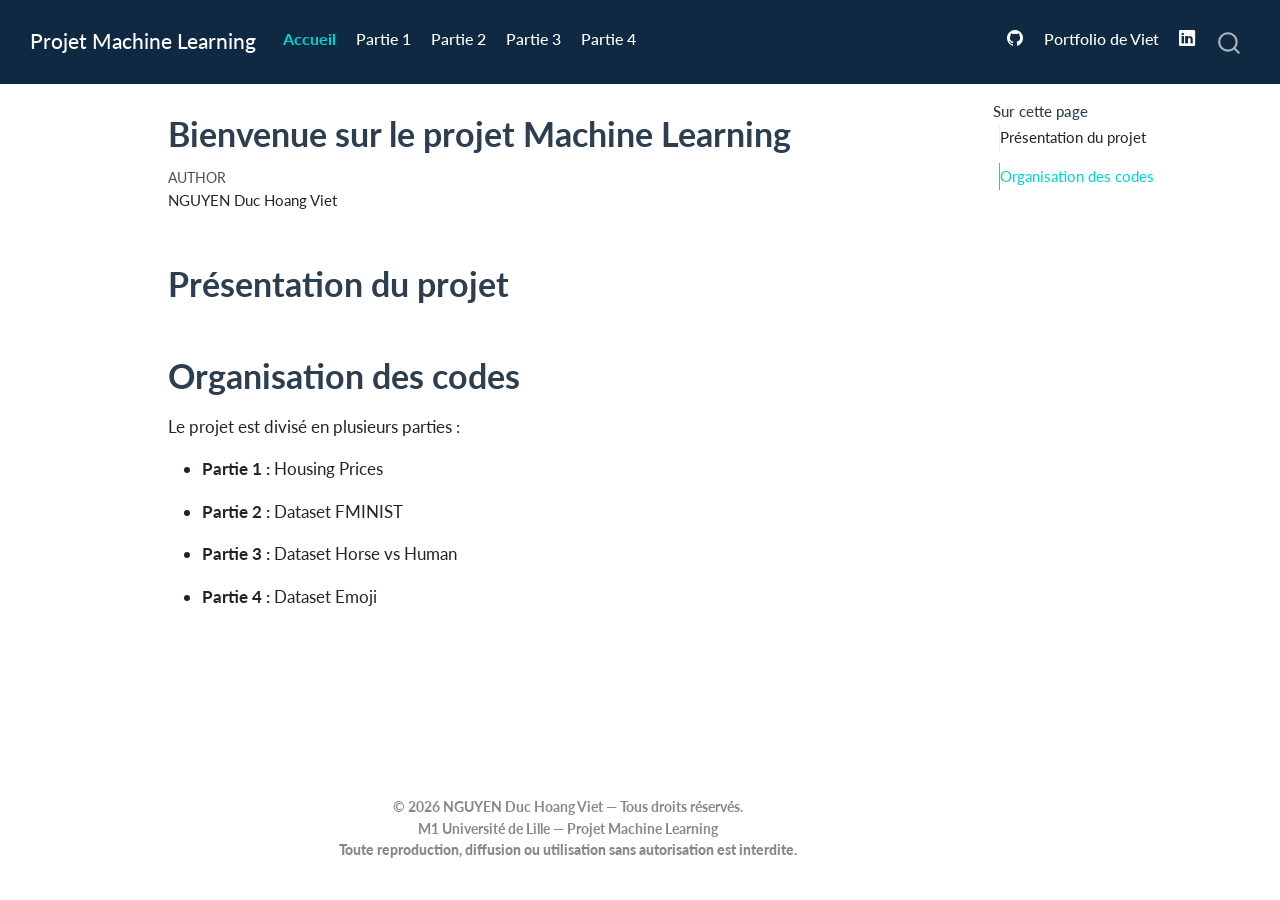
==== docs/index.html @ 4863d0c3 "add file" ====
<!DOCTYPE html>
<html xmlns="http://www.w3.org/1999/xhtml" lang="en" xml:lang="en"><head>

<meta charset="utf-8">
<meta name="generator" content="quarto-1.9.38">

<meta name="viewport" content="width=device-width, initial-scale=1.0, user-scalable=yes">

<meta name="author" content="NGUYEN Duc Hoang Viet">

<title>Bienvenue sur le projet Machine Learning – Projet Machine Learning</title>
<style>
/* Default styles provided by pandoc.
** See https://pandoc.org/MANUAL.html#variables-for-html for config info.
*/
code{white-space: pre-wrap;}
span.smallcaps{font-variant: small-caps;}
div.columns{display: flex; gap: min(4vw, 1.5em);}
div.column{flex: auto; overflow-x: auto;}
div.hanging-indent{margin-left: 1.5em; text-indent: -1.5em;}
ul.task-list{list-style: none;}
ul.task-list li input[type="checkbox"] {
  width: 0.8em;
  margin: 0 0.8em 0.2em -1em; /* quarto-specific, see https://github.com/quarto-dev/quarto-cli/issues/4556 */ 
  vertical-align: middle;
}
</style>


<script src="site_libs/quarto-nav/quarto-nav.js"></script>
<script src="site_libs/quarto-nav/headroom.min.js"></script>
<script src="site_libs/clipboard/clipboard.min.js"></script>
<script src="site_libs/quarto-search/autocomplete.umd.js"></script>
<script src="site_libs/quarto-search/fuse.min.js"></script>
<script src="site_libs/quarto-search/quarto-search.js"></script>
<meta name="quarto:offset" content="./">
<script src="site_libs/quarto-html/quarto.js" type="module"></script>
<script src="site_libs/quarto-html/tabsets/tabsets.js" type="module"></script>
<script src="site_libs/quarto-html/popper.min.js"></script>
<script src="site_libs/quarto-html/tippy.umd.min.js"></script>
<script src="site_libs/quarto-html/anchor.min.js"></script>
<link href="site_libs/quarto-html/tippy.css" rel="stylesheet">
<link href="site_libs/quarto-html/quarto-syntax-highlighting-15634bcf2e68342d4ad2dfa704d543f6.css" rel="stylesheet" id="quarto-text-highlighting-styles">
<script src="site_libs/bootstrap/bootstrap.min.js"></script>
<link href="site_libs/bootstrap/bootstrap-icons.css" rel="stylesheet">
<link href="site_libs/bootstrap/bootstrap-d5d12a2c1b219e8f9ae2db285f6b22c7.min.css" rel="stylesheet" append-hash="true" id="quarto-bootstrap" data-mode="light">
<script id="quarto-search-options" type="application/json">{
  "location": "navbar",
  "copy-button": false,
  "collapse-after": 3,
  "panel-placement": "end",
  "type": "overlay",
  "limit": 50,
  "keyboard-shortcut": [
    "f",
    "/",
    "s"
  ],
  "show-item-context": false,
  "language": {
    "search-no-results-text": "No results",
    "search-matching-documents-text": "matching documents",
    "search-copy-link-title": "Copy link to search",
    "search-hide-matches-text": "Hide additional matches",
    "search-more-match-text": "more match in this document",
    "search-more-matches-text": "more matches in this document",
    "search-clear-button-title": "Clear",
    "search-text-placeholder": "",
    "search-detached-cancel-button-title": "Cancel",
    "search-submit-button-title": "Submit",
    "search-label": "Search"
  }
}</script>


<link rel="stylesheet" href="custom.css">
</head>

<body class="nav-fixed quarto-light">

<div id="quarto-search-results"></div>
  <header id="quarto-header" class="headroom fixed-top">
    <nav class="navbar navbar-expand-lg " data-bs-theme="dark">
      <div class="navbar-container container-fluid">
      <div class="navbar-brand-container mx-auto">
    <a class="navbar-brand" href="./index.html">
    <span class="navbar-title">Projet Machine Learning</span>
    </a>
  </div>
            <div id="quarto-search" class="" title="Search"></div>
          <button class="navbar-toggler" type="button" data-bs-toggle="collapse" data-bs-target="#navbarCollapse" aria-controls="navbarCollapse" role="menu" aria-expanded="false" aria-label="Toggle navigation" onclick="if (window.quartoToggleHeadroom) { window.quartoToggleHeadroom(); }">
  <span class="navbar-toggler-icon"></span>
</button>
          <div class="collapse navbar-collapse" id="navbarCollapse">
            <ul class="navbar-nav navbar-nav-scroll me-auto">
  <li class="nav-item">
    <a class="nav-link active" href="./index.html" aria-current="page"> 
<span class="menu-text">Accueil</span></a>
  </li>  
  <li class="nav-item">
    <a class="nav-link" href="./Part1.html"> 
<span class="menu-text">Partie 1</span></a>
  </li>  
  <li class="nav-item">
    <a class="nav-link" href="./Part2.html"> 
<span class="menu-text">Partie 2</span></a>
  </li>  
  <li class="nav-item">
    <a class="nav-link" href="./Part3.qmd"> 
<span class="menu-text">Partie 3</span></a>
  </li>  
  <li class="nav-item">
    <a class="nav-link" href="./Part4.qmd"> 
<span class="menu-text">Partie 4</span></a>
  </li>  
</ul>
            <ul class="navbar-nav navbar-nav-scroll ms-auto">
  <li class="nav-item compact">
    <a class="nav-link" href="https://github.com/ndhviet/Machine_Learning_Deep_Learning"> <i class="bi bi-github" role="img">
</i> 
<span class="menu-text"></span></a>
  </li>  
  <li class="nav-item">
    <a class="nav-link" href="https://ndhviet.github.io/"> 
<span class="menu-text">Portfolio de Viet</span></a>
  </li>  
  <li class="nav-item compact">
    <a class="nav-link" href="https://www.linkedin.com/in/hoang-viet1810/?isSelfProfile=false"> <i class="bi bi-linkedin" role="img" aria-label="LinkedIn">
</i> 
<span class="menu-text"></span></a>
  </li>  
</ul>
          </div> <!-- /navcollapse -->
            <div class="quarto-navbar-tools">
</div>
      </div> <!-- /container-fluid -->
    </nav>
</header>
<!-- content -->
<div id="quarto-content" class="quarto-container page-columns page-rows-contents page-layout-article page-navbar">
<!-- sidebar -->
<!-- margin-sidebar -->
    <div id="quarto-margin-sidebar" class="sidebar margin-sidebar">
        <nav id="TOC" role="doc-toc" class="toc-active">
    <h2 id="toc-title">Sur cette page</h2>
   
  <ul>
  <li><a href="#présentation-du-projet" id="toc-présentation-du-projet" class="nav-link active" data-scroll-target="#présentation-du-projet">Présentation du projet</a></li>
  <li><a href="#organisation-des-codes" id="toc-organisation-des-codes" class="nav-link" data-scroll-target="#organisation-des-codes">Organisation des codes</a></li>
  </ul>
</nav>
    </div>
<!-- main -->
<main class="content" id="quarto-document-content">

<header id="title-block-header" class="quarto-title-block default">
<div class="quarto-title">
<h1 class="title">Bienvenue sur le projet Machine Learning</h1>
</div>



<div class="quarto-title-meta">

    <div>
    <div class="quarto-title-meta-heading">Author</div>
    <div class="quarto-title-meta-contents">
             <p>NGUYEN Duc Hoang Viet </p>
          </div>
  </div>
    
  
    
  </div>
  


</header>


<section id="présentation-du-projet" class="level1">
<h1>Présentation du projet</h1>
</section>
<section id="organisation-des-codes" class="level1">
<h1>Organisation des codes</h1>
<p>Le projet est divisé en plusieurs parties :</p>
<ul>
<li><p><strong>Partie 1 :</strong> Housing Prices</p></li>
<li><p><strong>Partie 2 :</strong> Dataset FMINIST</p></li>
<li><p><strong>Partie 3 :</strong> Dataset Horse vs Human</p></li>
<li><p><strong>Partie 4 :</strong> Dataset Emoji</p></li>
</ul>


</section>

</main> <!-- /main -->
<div id="preloader">
    <div class="loader-content">
        <div class="loader-center-group">
            <div class="spinner"></div> 

            <div class="loader-letter-container">
                <span class="loader-letter">V</span>
            </div>
        </div>
        
        <h2 class="loader-text">MADE BY NGUYEN DUC HOANG VIET</h2>
        <p class="loader-subtext"> PROJET Machine Leaning  </p>
    </div>
</div>

<script>
    // Giữ nguyên đoạn script
    window.addEventListener('load', function () {
        const preloader = document.getElementById('preloader');
        setTimeout(function() {
            preloader.classList.add('fade-out');
        }, 350); //1200
    });
</script>
<div style="text-align:center; font-size:0.85em; color:#888; padding:25px;">
  <strong>© 2026 NGUYEN Duc Hoang Viet — Tous droits réservés.</strong><br>
  <strong>M1 Université de Lille — Projet Machine Learning <strong><br>
  Toute reproduction, diffusion ou utilisation sans autorisation est interdite.
</strong></strong></div><strong><strong>
<script id="quarto-html-after-body" type="application/javascript">
  window.document.addEventListener("DOMContentLoaded", function (event) {
    const icon = "";
    const anchorJS = new window.AnchorJS();
    anchorJS.options = {
      placement: 'right',
      icon: icon
    };
    anchorJS.add('.anchored');
    const isCodeAnnotation = (el) => {
      for (const clz of el.classList) {
        if (clz.startsWith('code-annotation-')) {                     
          return true;
        }
      }
      return false;
    }
    const onCopySuccess = function(e) {
      // button target
      const button = e.trigger;
      // don't keep focus
      button.blur();
      // flash "checked"
      button.classList.add('code-copy-button-checked');
      var currentTitle = button.getAttribute("title");
      button.setAttribute("title", "Copied!");
      let tooltip;
      if (window.bootstrap) {
        button.setAttribute("data-bs-toggle", "tooltip");
        button.setAttribute("data-bs-placement", "left");
        button.setAttribute("data-bs-title", "Copied!");
        tooltip = new bootstrap.Tooltip(button, 
          { trigger: "manual", 
            customClass: "code-copy-button-tooltip",
            offset: [0, -8]});
        tooltip.show();    
      }
      setTimeout(function() {
        if (tooltip) {
          tooltip.hide();
          button.removeAttribute("data-bs-title");
          button.removeAttribute("data-bs-toggle");
          button.removeAttribute("data-bs-placement");
        }
        button.setAttribute("title", currentTitle);
        button.classList.remove('code-copy-button-checked');
      }, 1000);
      // clear code selection
      e.clearSelection();
    }
    const getTextToCopy = function(trigger) {
      const outerScaffold = trigger.parentElement.cloneNode(true);
      const codeEl = outerScaffold.querySelector('code');
      for (const childEl of codeEl.children) {
        if (isCodeAnnotation(childEl)) {
          childEl.remove();
        }
      }
      return codeEl.innerText;
    }
    const clipboard = new window.ClipboardJS('.code-copy-button:not([data-in-quarto-modal])', {
      text: getTextToCopy
    });
    clipboard.on('success', onCopySuccess);
    if (window.document.getElementById('quarto-embedded-source-code-modal')) {
      const clipboardModal = new window.ClipboardJS('.code-copy-button[data-in-quarto-modal]', {
        text: getTextToCopy,
        container: window.document.getElementById('quarto-embedded-source-code-modal')
      });
      clipboardModal.on('success', onCopySuccess);
    }
      var localhostRegex = new RegExp(/^(?:http|https):\/\/localhost\:?[0-9]*\//);
      var mailtoRegex = new RegExp(/^mailto:/);
        var filterRegex = new RegExp('/' + window.location.host + '/');
      var isInternal = (href) => {
          return filterRegex.test(href) || localhostRegex.test(href) || mailtoRegex.test(href);
      }
      // Inspect non-navigation links and adorn them if external
     var links = window.document.querySelectorAll('a[href]:not(.nav-link):not(.navbar-brand):not(.toc-action):not(.sidebar-link):not(.sidebar-item-toggle):not(.pagination-link):not(.no-external):not([aria-hidden]):not(.dropdown-item):not(.quarto-navigation-tool):not(.about-link)');
      for (var i=0; i<links.length; i++) {
        const link = links[i];
        if (!isInternal(link.href)) {
          // undo the damage that might have been done by quarto-nav.js in the case of
          // links that we want to consider external
          if (link.dataset.originalHref !== undefined) {
            link.href = link.dataset.originalHref;
          }
        }
      }
    function tippyHover(el, contentFn, onTriggerFn, onUntriggerFn) {
      const config = {
        allowHTML: true,
        maxWidth: 500,
        delay: 100,
        arrow: false,
        appendTo: function(el) {
            return el.parentElement;
        },
        interactive: true,
        interactiveBorder: 10,
        theme: 'quarto',
        placement: 'bottom-start',
      };
      if (contentFn) {
        config.content = contentFn;
      }
      if (onTriggerFn) {
        config.onTrigger = onTriggerFn;
      }
      if (onUntriggerFn) {
        config.onUntrigger = onUntriggerFn;
      }
      window.tippy(el, config); 
    }
    const noterefs = window.document.querySelectorAll('a[role="doc-noteref"]');
    for (var i=0; i<noterefs.length; i++) {
      const ref = noterefs[i];
      tippyHover(ref, function() {
        // use id or data attribute instead here
        let href = ref.getAttribute('data-footnote-href') || ref.getAttribute('href');
        try { href = new URL(href).hash; } catch {}
        const id = href.replace(/^#\/?/, "");
        const note = window.document.getElementById(id);
        if (note) {
          return note.innerHTML;
        } else {
          return "";
        }
      });
    }
    const xrefs = window.document.querySelectorAll('a.quarto-xref');
    const processXRef = (id, note) => {
      // Strip column container classes
      const stripColumnClz = (el) => {
        el.classList.remove("page-full", "page-columns");
        if (el.children) {
          for (const child of el.children) {
            stripColumnClz(child);
          }
        }
      }
      stripColumnClz(note)
      if (id === null || id.startsWith('sec-')) {
        // Special case sections, only their first couple elements
        const container = document.createElement("div");
        if (note.children && note.children.length > 2) {
          container.appendChild(note.children[0].cloneNode(true));
          for (let i = 1; i < note.children.length; i++) {
            const child = note.children[i];
            if (child.tagName === "P" && child.innerText === "") {
              continue;
            } else {
              container.appendChild(child.cloneNode(true));
              break;
            }
          }
          if (window.Quarto?.typesetMath) {
            window.Quarto.typesetMath(container);
          }
          return container.innerHTML
        } else {
          if (window.Quarto?.typesetMath) {
            window.Quarto.typesetMath(note);
          }
          return note.innerHTML;
        }
      } else {
        // Remove any anchor links if they are present
        const anchorLink = note.querySelector('a.anchorjs-link');
        if (anchorLink) {
          anchorLink.remove();
        }
        if (window.Quarto?.typesetMath) {
          window.Quarto.typesetMath(note);
        }
        if (note.classList.contains("callout")) {
          return note.outerHTML;
        } else {
          return note.innerHTML;
        }
      }
    }
    for (var i=0; i<xrefs.length; i++) {
      const xref = xrefs[i];
      tippyHover(xref, undefined, function(instance) {
        instance.disable();
        let url = xref.getAttribute('href');
        let hash = undefined; 
        if (url.startsWith('#')) {
          hash = url;
        } else {
          try { hash = new URL(url).hash; } catch {}
        }
        if (hash) {
          const id = hash.replace(/^#\/?/, "");
          const note = window.document.getElementById(id);
          if (note !== null) {
            try {
              const html = processXRef(id, note.cloneNode(true));
              instance.setContent(html);
            } finally {
              instance.enable();
              instance.show();
            }
          } else {
            // See if we can fetch this
            fetch(url.split('#')[0])
            .then(res => res.text())
            .then(html => {
              const parser = new DOMParser();
              const htmlDoc = parser.parseFromString(html, "text/html");
              const note = htmlDoc.getElementById(id);
              if (note !== null) {
                const html = processXRef(id, note);
                instance.setContent(html);
              } 
            }).finally(() => {
              instance.enable();
              instance.show();
            });
          }
        } else {
          // See if we can fetch a full url (with no hash to target)
          // This is a special case and we should probably do some content thinning / targeting
          fetch(url)
          .then(res => res.text())
          .then(html => {
            const parser = new DOMParser();
            const htmlDoc = parser.parseFromString(html, "text/html");
            const note = htmlDoc.querySelector('main.content');
            if (note !== null) {
              // This should only happen for chapter cross references
              // (since there is no id in the URL)
              // remove the first header
              if (note.children.length > 0 && note.children[0].tagName === "HEADER") {
                note.children[0].remove();
              }
              const html = processXRef(null, note);
              instance.setContent(html);
            } 
          }).finally(() => {
            instance.enable();
            instance.show();
          });
        }
      }, function(instance) {
      });
    }
        let selectedAnnoteEl;
        const selectorForAnnotation = ( cell, annotation) => {
          let cellAttr = 'data-code-cell="' + cell + '"';
          let lineAttr = 'data-code-annotation="' +  annotation + '"';
          const selector = 'span[' + cellAttr + '][' + lineAttr + ']';
          return selector;
        }
        const selectCodeLines = (annoteEl) => {
          const doc = window.document;
          const targetCell = annoteEl.getAttribute("data-target-cell");
          const targetAnnotation = annoteEl.getAttribute("data-target-annotation");
          const annoteSpan = window.document.querySelector(selectorForAnnotation(targetCell, targetAnnotation));
          const lines = annoteSpan.getAttribute("data-code-lines").split(",");
          const lineIds = lines.map((line) => {
            return targetCell + "-" + line;
          })
          let top = null;
          let height = null;
          let parent = null;
          if (lineIds.length > 0) {
              //compute the position of the single el (top and bottom and make a div)
              const el = window.document.getElementById(lineIds[0]);
              top = el.offsetTop;
              height = el.offsetHeight;
              parent = el.parentElement.parentElement;
            if (lineIds.length > 1) {
              const lastEl = window.document.getElementById(lineIds[lineIds.length - 1]);
              const bottom = lastEl.offsetTop + lastEl.offsetHeight;
              height = bottom - top;
            }
            if (top !== null && height !== null && parent !== null) {
              // cook up a div (if necessary) and position it 
              let div = window.document.getElementById("code-annotation-line-highlight");
              if (div === null) {
                div = window.document.createElement("div");
                div.setAttribute("id", "code-annotation-line-highlight");
                div.style.position = 'absolute';
                parent.appendChild(div);
              }
              div.style.top = top - 2 + "px";
              div.style.height = height + 4 + "px";
              div.style.left = 0;
              let gutterDiv = window.document.getElementById("code-annotation-line-highlight-gutter");
              if (gutterDiv === null) {
                gutterDiv = window.document.createElement("div");
                gutterDiv.setAttribute("id", "code-annotation-line-highlight-gutter");
                gutterDiv.style.position = 'absolute';
                const codeCell = window.document.getElementById(targetCell);
                const gutter = codeCell.querySelector('.code-annotation-gutter');
                gutter.appendChild(gutterDiv);
              }
              gutterDiv.style.top = top - 2 + "px";
              gutterDiv.style.height = height + 4 + "px";
            }
            selectedAnnoteEl = annoteEl;
          }
        };
        const unselectCodeLines = () => {
          const elementsIds = ["code-annotation-line-highlight", "code-annotation-line-highlight-gutter"];
          elementsIds.forEach((elId) => {
            const div = window.document.getElementById(elId);
            if (div) {
              div.remove();
            }
          });
          selectedAnnoteEl = undefined;
        };
          // Handle positioning of the toggle
      window.addEventListener(
        "resize",
        throttle(() => {
          elRect = undefined;
          if (selectedAnnoteEl) {
            selectCodeLines(selectedAnnoteEl);
          }
        }, 10)
      );
      function throttle(fn, ms) {
      let throttle = false;
      let timer;
        return (...args) => {
          if(!throttle) { // first call gets through
              fn.apply(this, args);
              throttle = true;
          } else { // all the others get throttled
              if(timer) clearTimeout(timer); // cancel #2
              timer = setTimeout(() => {
                fn.apply(this, args);
                timer = throttle = false;
              }, ms);
          }
        };
      }
        // Attach click handler to the DT
        const annoteDls = window.document.querySelectorAll('dt[data-target-cell]');
        for (const annoteDlNode of annoteDls) {
          annoteDlNode.addEventListener('click', (event) => {
            const clickedEl = event.target;
            if (clickedEl !== selectedAnnoteEl) {
              unselectCodeLines();
              const activeEl = window.document.querySelector('dt[data-target-cell].code-annotation-active');
              if (activeEl) {
                activeEl.classList.remove('code-annotation-active');
              }
              selectCodeLines(clickedEl);
              clickedEl.classList.add('code-annotation-active');
            } else {
              // Unselect the line
              unselectCodeLines();
              clickedEl.classList.remove('code-annotation-active');
            }
          });
        }
    const findCites = (el) => {
      const parentEl = el.parentElement;
      if (parentEl) {
        const cites = parentEl.dataset.cites;
        if (cites) {
          return {
            el,
            cites: cites.split(' ')
          };
        } else {
          return findCites(el.parentElement)
        }
      } else {
        return undefined;
      }
    };
    var bibliorefs = window.document.querySelectorAll('a[role="doc-biblioref"]');
    for (var i=0; i<bibliorefs.length; i++) {
      const ref = bibliorefs[i];
      const citeInfo = findCites(ref);
      if (citeInfo) {
        tippyHover(citeInfo.el, function() {
          var popup = window.document.createElement('div');
          citeInfo.cites.forEach(function(cite) {
            var citeDiv = window.document.createElement('div');
            citeDiv.classList.add('hanging-indent');
            citeDiv.classList.add('csl-entry');
            var biblioDiv = window.document.getElementById('ref-' + cite);
            if (biblioDiv) {
              citeDiv.innerHTML = biblioDiv.innerHTML;
            }
            popup.appendChild(citeDiv);
          });
          return popup.innerHTML;
        });
      }
    }
  });
  </script>
</strong></strong></div><strong><strong> <!-- /content -->




</strong></strong></body></html>
---- docs/site_libs/quarto-html/tippy.css ----
.tippy-box[data-animation=fade][data-state=hidden]{opacity:0}[data-tippy-root]{max-width:calc(100vw - 10px)}.tippy-box{position:relative;background-color:#333;color:#fff;border-radius:4px;font-size:14px;line-height:1.4;white-space:normal;outline:0;transition-property:transform,visibility,opacity}.tippy-box[data-placement^=top]>.tippy-arrow{bottom:0}.tippy-box[data-placement^=top]>.tippy-arrow:before{bottom:-7px;left:0;border-width:8px 8px 0;border-top-color:initial;transform-origin:center top}.tippy-box[data-placement^=bottom]>.tippy-arrow{top:0}.tippy-box[data-placement^=bottom]>.tippy-arrow:before{top:-7px;left:0;border-width:0 8px 8px;border-bottom-color:initial;transform-origin:center bottom}.tippy-box[data-placement^=left]>.tippy-arrow{right:0}.tippy-box[data-placement^=left]>.tippy-arrow:before{border-width:8px 0 8px 8px;border-left-color:initial;right:-7px;transform-origin:center left}.tippy-box[data-placement^=right]>.tippy-arrow{left:0}.tippy-box[data-placement^=right]>.tippy-arrow:before{left:-7px;border-width:8px 8px 8px 0;border-right-color:initial;transform-origin:center right}.tippy-box[data-inertia][data-state=visible]{transition-timing-function:cubic-bezier(.54,1.5,.38,1.11)}.tippy-arrow{width:16px;height:16px;color:#333}.tippy-arrow:before{content:"";position:absolute;border-color:transparent;border-style:solid}.tippy-content{position:relative;padding:5px 9px;z-index:1}
---- docs/site_libs/quarto-html/quarto-syntax-highlighting-15634bcf2e68342d4ad2dfa704d543f6.css ----
/* quarto syntax highlight colors */
:root {
  --quarto-hl-ot-color: #003B4F;
  --quarto-hl-at-color: #657422;
  --quarto-hl-ss-color: #20794D;
  --quarto-hl-an-color: #5E5E5E;
  --quarto-hl-fu-color: #4758AB;
  --quarto-hl-st-color: #20794D;
  --quarto-hl-cf-color: #003B4F;
  --quarto-hl-op-color: #5E5E5E;
  --quarto-hl-er-color: #AD0000;
  --quarto-hl-bn-color: #AD0000;
  --quarto-hl-al-color: #AD0000;
  --quarto-hl-va-color: #111111;
  --quarto-hl-bu-color: inherit;
  --quarto-hl-ex-color: inherit;
  --quarto-hl-pp-color: #AD0000;
  --quarto-hl-in-color: #5E5E5E;
  --quarto-hl-vs-color: #20794D;
  --quarto-hl-wa-color: #5E5E5E;
  --quarto-hl-do-color: #5E5E5E;
  --quarto-hl-im-color: #00769E;
  --quarto-hl-ch-color: #20794D;
  --quarto-hl-dt-color: #AD0000;
  --quarto-hl-fl-color: #AD0000;
  --quarto-hl-co-color: #5E5E5E;
  --quarto-hl-cv-color: #5E5E5E;
  --quarto-hl-cn-color: #8f5902;
  --quarto-hl-sc-color: #5E5E5E;
  --quarto-hl-dv-color: #AD0000;
  --quarto-hl-kw-color: #003B4F;
}

/* other quarto variables */
:root {
  --quarto-font-monospace: SFMono-Regular, Menlo, Monaco, Consolas, "Liberation Mono", "Courier New", monospace;
}

/* syntax highlight based on Pandoc's rules */
pre > code.sourceCode > span {
  color: #003B4F;
}

code.sourceCode > span {
  color: #003B4F;
}

div.sourceCode,
div.sourceCode pre.sourceCode {
  color: #003B4F;
}

/* Normal */
code span {
  color: #003B4F;
}

/* Alert */
code span.al {
  color: #AD0000;
  font-style: inherit;
}

/* Annotation */
code span.an {
  color: #5E5E5E;
  font-style: inherit;
}

/* Attribute */
code span.at {
  color: #657422;
  font-style: inherit;
}

/* BaseN */
code span.bn {
  color: #AD0000;
  font-style: inherit;
}

/* BuiltIn */
code span.bu {
  font-style: inherit;
}

/* ControlFlow */
code span.cf {
  color: #003B4F;
  font-weight: bold;
  font-style: inherit;
}

/* Char */
code span.ch {
  color: #20794D;
  font-style: inherit;
}

/* Constant */
code span.cn {
  color: #8f5902;
  font-style: inherit;
}

/* Comment */
code span.co {
  color: #5E5E5E;
  font-style: inherit;
}

/* CommentVar */
code span.cv {
  color: #5E5E5E;
  font-style: italic;
}

/* Documentation */
code span.do {
  color: #5E5E5E;
  font-style: italic;
}

/* DataType */
code span.dt {
  color: #AD0000;
  font-style: inherit;
}

/* DecVal */
code span.dv {
  color: #AD0000;
  font-style: inherit;
}

/* Error */
code span.er {
  color: #AD0000;
  font-style: inherit;
}

/* Extension */
code span.ex {
  font-style: inherit;
}

/* Float */
code span.fl {
  color: #AD0000;
  font-style: inherit;
}

/* Function */
code span.fu {
  color: #4758AB;
  font-style: inherit;
}

/* Import */
code span.im {
  color: #00769E;
  font-style: inherit;
}

/* Information */
code span.in {
  color: #5E5E5E;
  font-style: inherit;
}

/* Keyword */
code span.kw {
  color: #003B4F;
  font-weight: bold;
  font-style: inherit;
}

/* Operator */
code span.op {
  color: #5E5E5E;
  font-style: inherit;
}

/* Other */
code span.ot {
  color: #003B4F;
  font-style: inherit;
}

/* Preprocessor */
code span.pp {
  color: #AD0000;
  font-style: inherit;
}

/* SpecialChar */
code span.sc {
  color: #5E5E5E;
  font-style: inherit;
}

/* SpecialString */
code span.ss {
  color: #20794D;
  font-style: inherit;
}

/* String */
code span.st {
  color: #20794D;
  font-style: inherit;
}

/* Variable */
code span.va {
  color: #111111;
  font-style: inherit;
}

/* VerbatimString */
code span.vs {
  color: #20794D;
  font-style: inherit;
}

/* Warning */
code span.wa {
  color: #5E5E5E;
  font-style: italic;
}

.prevent-inlining {
  content: "</";
}

/*# sourceMappingURL=f23921c56f73e400b49028c9186a1aa0.css.map */
---- docs/custom.css ----
/* Màu chữ mặc định trên thanh menu */
.navbar-brand,
.navbar-nav .nav-link {
  color: #ffffff !important;
  font-weight: 500;
}

/* Mục đang active (trang đang xem) - nổi bật màu cyan */
.navbar-nav .nav-link.active {
  color: #00d2d3 !important;
  font-weight: 700;
}

/* Hiệu ứng hover cho menu */
.navbar-nav .nav-link:hover {
  color: #7efbfa !important;
}

/* Đổi màu toàn bộ các đường link trong bài viết sang màu xanh lá đồng bộ */
a {
  color: #00d2d3;
  text-decoration: none;
}
a:hover {
  color: #00d2d3;
  text-decoration: underline;
}

/* Làm mượt các tiêu đề H1, H2 (Présentation du projet...) */
h1, h2, h3 {
  color: #2c3e50;
  font-weight: 700;
  margin-top: 1.5em;
}

/* Tạo điểm nhấn cho các danh sách bullet point */
ul li {
  margin-bottom: 8px;
}

#TOC a.active,
.sidebar nav a.active,
nav.toc-active a.active,
.toc-actions a.active,
#toc-title ~ nav a.active {
  color: #00d2d3 !important;
  border-left-color: #00d2d3 !important;
}

#TOC a:hover,
.sidebar nav a:hover,
nav.toc-active a:hover {
  color: #00d2d3 !important;
}

/* Tăng khoảng cách giữa các mục trong Mục lục (TOC) bên phải */
#TOC li,
.sidebar nav li {
  margin-bottom: 12px;
}

#TOC a,
.sidebar nav a {
  display: inline-block;
  padding: 4px 0;
}




/* ==========================================
   MÀN HÌNH LOADING (PRELOADER) 
============================================= */
#preloader {
    position: fixed;
    top: 0;
    left: 0;
    width: 100%;
    height: 100vh;
    background-color: #0b0c10; /* Màu nền đen tối */
    z-index: 999999; /* Đảm bảo đè lên toàn bộ dashboard của Quarto */
    display: flex;
    justify-content: center;
    align-items: center;
    transition: opacity 0.6s ease, visibility 0.6s ease;
}

.spinner {
    position: relative;
    width: 80px;
    height: 80px;
    margin: 0 auto 25px;
    border-radius: 50%;
    
    /* Sử dụng conic-gradient để tạo dải màu xoay mượt mà chuẩn xác như ảnh logo */
    background: conic-gradient(
        #00b894, /* Xanh lục bảo */
        #00d2d3, /* Xanh cyan neon */
        #ffb800, /* Vàng hổ phách */
        #ff2a4b, /* Đỏ Crimson */
        #00b894  /* Khép góc quay lại màu xanh */
    );
    
    /* Tạo lỗ rỗng ở giữa để biến khối tròn thành một cái vòng (Spinner) */
    mask: linear-gradient(#fff 0 0) content-box, linear-gradient(#fff 0 0);
    -webkit-mask: linear-gradient(#fff 0 0) content-box, linear-gradient(#fff 0 0);
    mask-composite: exclude;
    -webkit-mask-composite: xor;
    
    padding: 3px; /* Đây chính là độ dày (thickness) của vòng spinner */
    
    /* Hiệu ứng hắt sáng nhẹ ra nền tối giống hệt trên web của bạn */
    box-shadow: 0 0 15px rgba(0, 210, 211, 0.25);
    
    /* Animation quay giật vô lăng kiểu Jarvis */
    animation: spin 1.2s cubic-bezier(0.4, 0, 0.2, 1) infinite;
}

@keyframes spin {
    to { transform: rotate(360deg); }
}
.loader-content {
    text-align: center;
}

/* Vòng xoay màu sắc gradient */


/* Tên tác giả giống style ảnh 1 */
.loader-text {
    color: #f3a683 !important;
    font-family: 'Courier New', Courier, monospace !important;
    letter-spacing: 5px !important;
    font-size: 16px !important;
    font-weight: bold;
    margin-bottom: 8px;
    text-transform: uppercase;
}

.loader-subtext {
    color: #57606f !important;
    font-size: 11px !important;
    letter-spacing: 3px !important;
    text-transform: uppercase;
}

/* Hiệu ứng xoay tròn */
@keyframes spin {
    0% { transform: rotate(0deg); }
    100% { transform: rotate(360deg); }
}

/* Khi load xong sẽ áp dụng class này để ẩn đi */
#preloader.fade-out {
    opacity: 0;
    visibility: hidden;
}


/* ============================================================ */
/* CẬP NHẬT CSS CHO PRELOADER (Căn chỉnh V đứng yên)         */
/* ============================================================ */

/* Cập nhật class spinner: Chỉ còn chứa hiệu ứng xoay và vòng tròn */
.spinner {
    position: relative; /* Giữ position: relative */
    width: 110px;        /* Giữ kích thước ban đầu */
    height: 110px;       /* Giữ kích thước ban đầu */
    margin: 0 auto;       /* Bỏ margin-bottom lớn ban đầu */
    /* Giữ nguyên các border-color và radius khác */
    border-radius: 50%;
    animation: spin 1.4s cubic-bezier(0.42, 0, 0.58, 1) infinite;
    /* Không cần display: flex; justify-content: center; align-items: center; */
}

/* Thêm class mới cho nhóm ở tâm */
.loader-center-group {
    position: relative;   /* Cho phép con cái định vị tuyệt đối */
    width: 110px;
    height: 110px;
    margin: 0 auto 35px; /* Giữ margin-bottom ở đây */
    display: flex;       /* Dùng flex để căn chỉnh *tâm* của group */
    justify-content: center;
    align-items: center;
}

/* Thêm container chứa chữ V để căn chỉnh */
.loader-letter-container {
    position: absolute;   /* Nằm tuyệt đối trên group cha */
    top: 0;
    left: 0;
    width: 100%;
    height: 100%;
    display: flex;       /* Flex để căn chỉnh chữ V vào tâm */
    justify-content: center;
    align-items: center;
}

/* Cập nhật class loader-letter để nó đứng yên */
.loader-letter {
    font-family: -apple-system, BlinkMacSystemFont, "Segoe UI", Roboto, Helvetica, Arial, sans-serif;
    font-size: 36px;
    font-weight: 700;
    background: linear-gradient(135deg, #00cec9, #a55eea);
    -webkit-background-clip: text;
    -webkit-text-fill-color: transparent;

}

/* ============================================================ */
/* ÉP CÁC CHỮ TRÊN NAVBAR NẰM TRÊN 1 DÒNG DUY NHẤT             */
/* ============================================================ */

/* 1. Ngăn không cho chữ tự động xuống dòng */
.navbar-nav .nav-item .nav-link,
.navbar-nav .nav-item {
    white-space: nowrap !important; /* Tuyệt đối không cho xuống dòng */
}

/* 2. Thu nhỏ khoảng cách giữa các mục một chút để vừa màn hình */
.navbar-nav .nav-link {
    padding-left: 10px !important;
    padding-right: 10px !important;
    font-size: 0.95rem !important; /* Hạ size chữ xuống một xíu nếu menu của bạn quá dài */
}

/* 3. Tăng không gian hiển thị cho toàn bộ cụm menu */
.navbar-collapse {
    flex-grow: 1;
    justify-content: flex-end; /* Đẩy các menu sang bên phải một cách ngăn nắp */
}
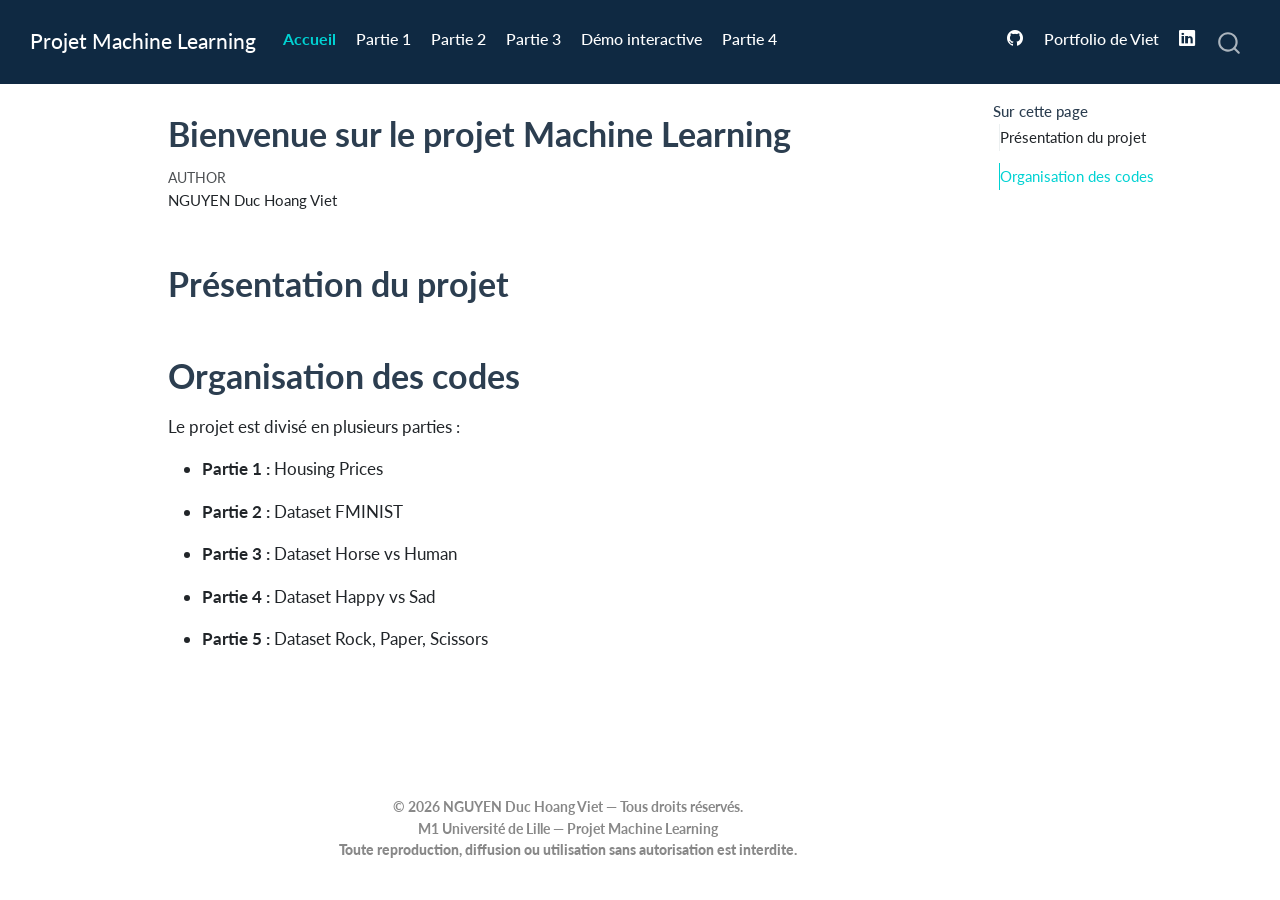
==== commit a13b1d8e: "add file" ====
--- a/docs/index.html
+++ b/docs/index.html
@@ -106,8 +106,12 @@
 <span class="menu-text">Partie 2</span></a>
   </li>  
   <li class="nav-item">
-    <a class="nav-link" href="./Part3.qmd"> 
+    <a class="nav-link" href="./Part3.html"> 
 <span class="menu-text">Partie 3</span></a>
+  </li>  
+  <li class="nav-item">
+    <a class="nav-link" href="./horse_human_demo.html"> 
+<span class="menu-text">Démo interactive</span></a>
   </li>  
   <li class="nav-item">
     <a class="nav-link" href="./Part4.qmd"> 
@@ -188,7 +192,8 @@
 <li><p><strong>Partie 1 :</strong> Housing Prices</p></li>
 <li><p><strong>Partie 2 :</strong> Dataset FMINIST</p></li>
 <li><p><strong>Partie 3 :</strong> Dataset Horse vs Human</p></li>
-<li><p><strong>Partie 4 :</strong> Dataset Emoji</p></li>
+<li><p><strong>Partie 4 :</strong> Dataset Happy vs Sad</p></li>
+<li><p><strong>Partie 5 :</strong> Dataset Rock, Paper, Scissors</p></li>
 </ul>
 
 
